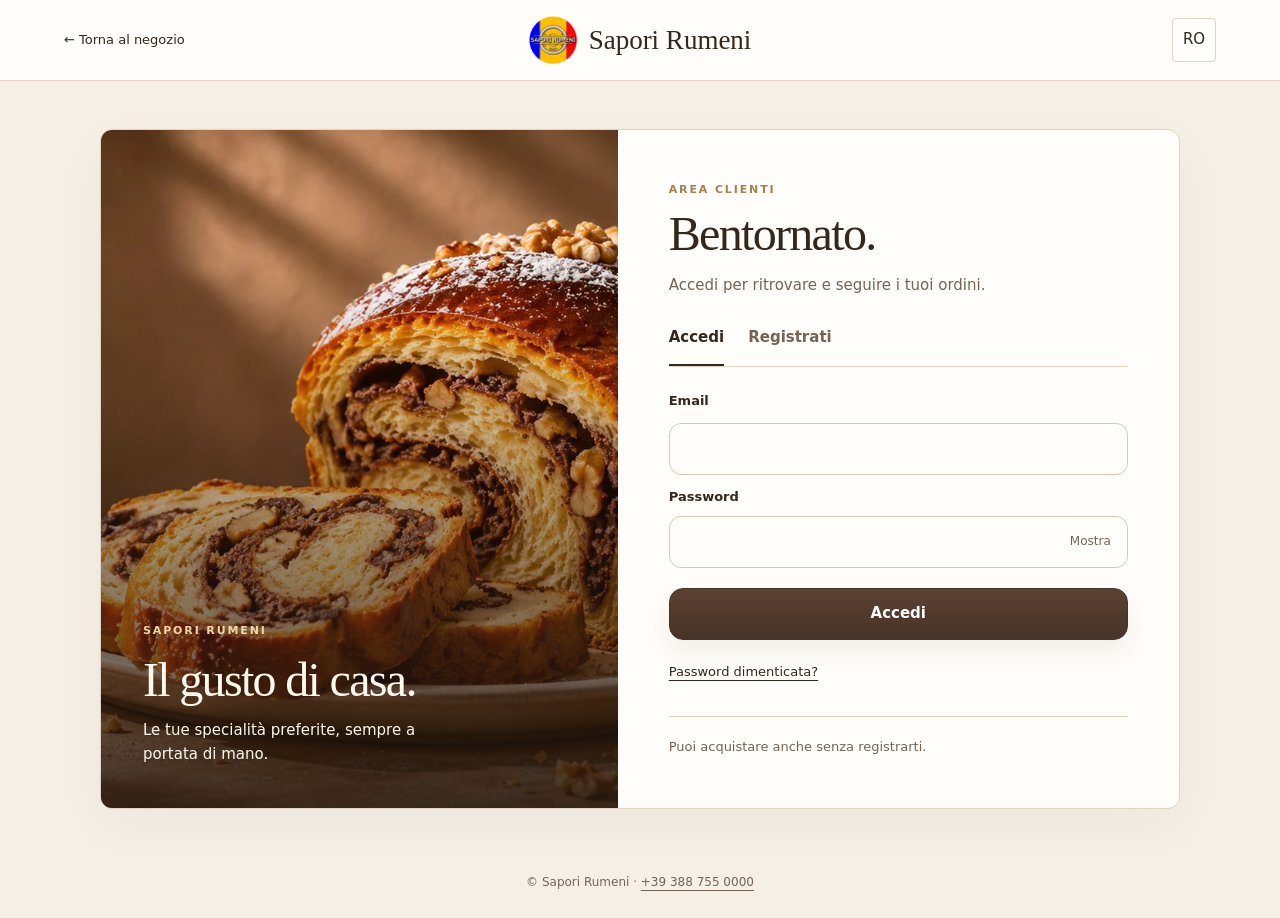
==== account.html @ 893f2d65 "Add files via upload" ====
<!doctype html>
<html lang="it"><head><link rel="stylesheet" href="ui-actions.css"><script src="ui-actions.js"></script><meta charset="utf-8"><meta name="viewport" content="width=device-width,initial-scale=1"><meta name="robots" content="noindex,nofollow"><title>Area clienti | Sapori Rumeni</title><link rel="icon" type="image/png" href="assets/icon-192.png"><link rel="apple-touch-icon" href="assets/icon-192.png"><link rel="stylesheet" href="account.css?v=60"><link rel="stylesheet" href="address-search.css"><script defer src="address-config.js"></script><script defer src="address-search.js"></script><script defer src="avatar.js"></script><script defer src="supabase-config.js"></script><script defer src="auth-client.js"></script><script defer src="customer-profile.js"></script><script defer src="account.js?v=66"></script></head>
<body><header class="mast"><a id="checkout-return" href="index.html#home">← Torna al negozio</a><a class="brand" href="index.html#home"><img src="assets/8f0c1705fc906fdbea45.webp" alt=""><span>Sapori Rumeni</span></a><button class="language" id="language" type="button" aria-label="Română">RO</button></header>
<main class="shell" id="shell"><aside class="visual"><div><span class="eyebrow" data-t="eyebrow">SAPORI RUMENI</span><h2 data-t="visualTitle">Il gusto di casa.</h2><p data-t="visualText">Le tue specialità preferite, sempre a portata di mano.</p></div></aside><section class="panel"><p class="eyebrow" data-t="area">AREA CLIENTI</p><h1 id="account-title">Bentornato.</h1><p class="lead" id="account-lead"></p><p id="checkout-context" class="context" hidden></p><div id="guest"><nav id="tabs" class="tabs" aria-label="Account"><button type="button" id="tab-login" data-t="login">Accedi</button><button type="button" id="tab-signup" data-t="signup">Registrati</button></nav><form id="login" class="stack"><label for="email" data-t="email">Email</label><input id="email" type="email" autocomplete="email" required maxlength="254"><div id="password-group" class="stack compact"><label for="password" data-t="password">Password</label><div class="password-wrap"><input id="password" type="password" autocomplete="current-password" required><button type="button" class="reveal" data-reveal="password" aria-label="Mostra password">Mostra</button></div><small id="password-hint" data-t="passwordHint" hidden>Almeno 8 caratteri.</small></div><div id="confirm-group" class="stack compact" hidden><label for="confirm" data-t="confirm">Conferma password</label><div class="password-wrap"><input id="confirm" type="password" autocomplete="new-password" disabled><button type="button" class="reveal" data-reveal="confirm">Mostra</button></div></div><button type="submit" class="primary" id="login-submit">Accedi</button><button type="button" class="text-button" id="recover" data-t="forgot">Password dimenticata?</button><button type="button" class="text-button" id="back-login" data-t="backLogin" hidden>← Torna all'accesso</button></form></div>
<form id="recovery" class="stack" hidden><label for="newpassword" data-t="newPassword">Nuova password</label><div class="password-wrap"><input type="password" id="newpassword" minlength="8" required autocomplete="new-password"><button type="button" class="reveal" data-reveal="newpassword">Mostra</button></div><small data-t="passwordHint">Almeno 8 caratteri.</small><label for="newconfirm" data-t="confirm">Conferma password</label><input type="password" id="newconfirm" minlength="8" required autocomplete="new-password"><button class="primary" data-t="savePassword">Salva password</button></form>
<p id="msg" role="status" aria-live="polite" hidden></p><div id="confirmation-actions" class="stack" hidden><button type="button" id="confirmation-login" class="primary">Accedi</button><button type="button" id="confirmation-resend" class="text-button">Invia di nuovo la conferma</button><small id="confirmation-hint"></small></div><div id="account" hidden>
  <section class="account-hero">
    <div class="account-hero-main">
      <span class="eyebrow-soft" id="dashboard-eyebrow">CLIENTE SAPORI RUMENI</span>
      <h2 class="account-hero-title" id="dashboard-title">Contul tău.</h2>
      <p class="account-hero-lead" id="dashboard-lead">Gestionezi comenzile, datele și adresa într-un singur spațiu elegant.</p>
      <div class="account-bar">
        <div class="account-identity">
          <span class="account-avatar"><span id="avatar-initials" aria-hidden="true">SR</span><img id="avatar-image" alt="" hidden></span>
          <div>
            <strong id="user-email"></strong>
            <p id="account-subline">Account attivo</p><div class="avatar-actions"><button type="button" id="avatar-change" class="text-button">Cambia foto</button><button type="button" id="avatar-remove" class="text-button" hidden>Rimuovi</button><input type="file" id="avatar-file" accept="image/jpeg,image/png,image/webp,image/avif,image/heic,image/heif" hidden></div>
          </div>
        </div>
        <div class="hero-actions">
          <a class="secondary-action hero-shop" id="shop-link" href="index.html#shop" data-t="shop">Vai al negozio</a>
          <button id="logout" type="button" class="ghost-action" data-t="logout">Esci</button>
        </div>
      </div>
    </div>
  </section>
  <div class="account-layout">
    <nav class="personal-nav" aria-label="Account">
      <button type="button" data-view="orders" aria-pressed="true"></button>
      <button type="button" data-view="profile" aria-pressed="false"></button>
      <button type="button" data-view="addresses" aria-pressed="false"></button>
      <button type="button" data-view="preferences" aria-pressed="false"></button>
    </nav>
    <section class="account-stage">
      <div id="profile-view" hidden></div>
      <div id="orders-view"><div class="orders-head"><h2 data-t="orders">I tuoi ordini</h2><a href="track.html" data-t="track">Segui un altro ordine</a></div><div id="orders" class="stack"></div></div>
    </section>
  </div>
</div><p class="guest-note" id="guest-note" data-t="guest">Puoi acquistare anche senza registrarti.</p></section></main><footer>© Sapori Rumeni · <a href="tel:+393887550000">+39 388 755 0000</a></footer></body></html>
---- ui-actions.css ----
.sr-confirm{width:min(440px,calc(100% - 32px));max-width:440px;padding:0;border:1px solid #ded1bf;border-radius:16px;background:#fffdf9;color:#35281f;box-shadow:0 20px 70px #20181040;font:15px/1.6 system-ui,-apple-system,sans-serif}.sr-confirm::backdrop{background:#21170e88;backdrop-filter:blur(3px)}.sr-confirm-body{padding:26px}.sr-confirm-brand{font-size:10px;letter-spacing:.18em;color:#8e6a46;font-weight:700}.sr-confirm h2{font:30px/1.12 Georgia,serif;letter-spacing:-.025em;margin:12px 0}.sr-confirm p{color:#6f6153;margin:12px 0 24px}.sr-confirm-actions{display:grid;grid-template-columns:1fr 1fr;gap:10px}.sr-confirm-actions button{padding:12px 10px;min-height:46px;font:600 14px/1.3 system-ui,sans-serif;border-radius:7px;border:1px solid #d8c9b7;color:#49362a;background:#fffdf9;cursor:pointer}.sr-confirm-actions button[data-answer=yes]{background:#49362a;border-color:#49362a;color:white}.sr-confirm-actions button:focus-visible{outline:2px solid #a48155;outline-offset:3px}@media(max-width:380px){.sr-confirm-actions{grid-template-columns:1fr}.sr-confirm-body{padding:22px}}
---- account.css ----
:root{--ink:#34271e;--muted:#746457;--paper:#f5efe6;--line:#dfd3c3;--gold:#a48155}*{box-sizing:border-box}[hidden]{display:none!important}body{margin:0;background:var(--paper);color:var(--ink);font:15px/1.55 system-ui,-apple-system,BlinkMacSystemFont,'Segoe UI',sans-serif;min-height:100dvh;display:flex;flex-direction:column}a{color:inherit;text-underline-offset:4px}button,input,textarea,select{font:inherit;color:inherit}button{cursor:pointer}button:disabled{opacity:.55;cursor:wait}button:focus-visible,a:focus-visible,input:focus-visible,select:focus-visible,textarea:focus-visible{outline:2px solid var(--gold);outline-offset:3px}.mast{background:#fffdf9;border-bottom:1px solid var(--line);display:grid;grid-template-columns:1fr auto 1fr;align-items:center;padding:16px clamp(16px,5vw,70px);gap:12px}.mast>a:first-child{font-size:13px;text-decoration:none;width:fit-content}.brand{display:flex;align-items:center;gap:12px;font:27px Georgia,serif;text-decoration:none;white-space:nowrap}.brand img{width:48px;height:48px;object-fit:contain}.language{justify-self:end;background:transparent;border:1px solid var(--line);border-radius:4px;min-width:44px;min-height:44px}.shell{width:min(1080px,calc(100% - 48px));margin:48px auto;display:grid;grid-template-columns: .92fr 1fr;min-height:610px;background:#fffdf9;border:1px solid var(--line);border-radius:12px;overflow:hidden;box-shadow:0 16px 55px #4d382b0b}.visual{background:linear-gradient(0deg,#24170edb,transparent 80%),url('assets/16907eeeba4bcc16e0bf.webp') 67% center/cover;display:flex;align-items:flex-end;padding:42px;color:#fff9ee}.visual h2{font:48px/1.05 Georgia,serif;letter-spacing:-.035em;margin:14px 0}.visual p{max-width:300px;margin:0}.panel{padding:clamp(26px,4vw,56px);min-width:0}.eyebrow{font-size:11px;font-weight:700;letter-spacing:.17em;margin:0 0 10px;color:var(--gold)}.visual .eyebrow{color:#f1d6ac}h1{font:clamp(35px,4vw,48px)/1.08 Georgia,serif;letter-spacing:-.035em;margin:0 0 14px}.lead{color:var(--muted);margin:0 0 25px}.context{font-size:13px;background:#f5ede0;border-left:2px solid var(--gold);padding:10px 14px}.tabs{display:flex;border-bottom:1px solid var(--line);margin:24px 0;gap:24px}.tabs button{border:0;border-bottom:2px solid transparent;background:none;padding:0 0 12px;font-weight:600;color:var(--muted);min-height:44px}.tabs button[aria-selected=true]{border-color:var(--ink);color:var(--ink)}.stack{display:grid;gap:12px}.compact{gap:8px}.stack label{font-size:13px;font-weight:650}.stack input,.stack textarea,.stack select{width:100%;min-height:49px;border:1px solid #cfc1b0;border-radius:5px;background:#fff;padding:12px;font-size:16px}.password-wrap{position:relative}.password-wrap input{padding-right:80px}.reveal{position:absolute;right:5px;top:4px;bottom:4px;padding:0 12px;border:0;background:none;font-size:12px;color:var(--muted)}small{font-size:12px;color:var(--muted)}.primary{background:#49362a;color:#fff;border:1px solid #49362a;display:block;border-radius:5px;padding:13px 18px;min-height:49px;text-align:center;text-decoration:none;font-weight:650;width:100%;margin-top:8px}.primary:hover{background:#604637}.text-button{border:0;background:none;text-decoration:underline;text-underline-offset:4px;padding:8px 0;justify-self:start;text-align:left;min-height:40px;font-size:13px}.guest-note{border-top:1px solid var(--line);padding-top:20px;margin:24px 0 0;color:var(--muted);font-size:13px}#msg{padding:12px 14px;background:#edf1e8;border-radius:5px;color:#395236;font-size:14px;overflow-wrap:anywhere}#msg.error{background:#faeae5;color:#873d31}.account-bar{display:flex;align-items:center;justify-content:space-between;gap:12px;overflow-wrap:anywhere}.orders-head{display:flex;align-items:baseline;flex-wrap:wrap;gap:12px;justify-content:space-between;margin-top:32px}.orders-head h2{font:26px Georgia,serif;margin:0}.orders-head a{font-size:13px}.order{border:1px solid var(--line);padding:16px;border-radius:7px;margin-top:4px}.order-top{display:flex;justify-content:space-between;gap:10px;flex-wrap:wrap}.order p{margin:8px 0}.order a{font-weight:600;display:inline-block;margin:8px 0}.order details{border-top:1px solid var(--line);padding:10px 0;margin-top:10px}.order summary{cursor:pointer;font-size:13px}.order form{margin-top:12px}.order form button{background:transparent;border:1px solid var(--line);padding:10px;border-radius:4px}.shell.signed{grid-template-columns:1fr;max-width:850px;min-height:0}.shell.signed .visual{display:none}footer{margin-top:auto;text-align:center;color:var(--muted);font-size:12px;padding:16px 20px 26px}@media(max-width:720px){.mast{padding:12px 14px;gap:8px}.mast>a:first-child{font-size:11px;max-width:95px}.brand{flex-direction:column;gap:3px;font-size:20px}.brand img{width:36px;height:36px}.shell{grid-template-columns:1fr;width:calc(100% - 28px);margin:24px auto;min-height:0}.visual{display:none}.panel{padding:26px 22px}h1{font-size:36px}.tabs{margin:16px 0 22px}}@media(max-width:350px){.brand{font-size:17px}.panel{padding:22px 15px}}

.personal-nav{display:flex;gap:8px;flex-wrap:wrap;margin:24px 0;border-bottom:1px solid var(--line);padding-bottom:12px}.personal-nav button{background:transparent;border:1px solid var(--line);border-radius:5px;min-height:44px;padding:9px 13px;font-size:13px}.personal-nav button[aria-pressed=true]{background:#49362a;color:white;border-color:#49362a}.profile-form{max-width:560px}.profile-form label{display:grid;gap:6px}.profile-form .preference{display:flex;align-items:start;gap:12px;font-size:15px}.preference input{width:20px;height:20px;min-height:0;flex:none;accent-color:#49362a}.address-card{border:1px solid var(--line);border-radius:8px;padding:16px;margin:12px 0}.address-card p{margin:5px 0}.address-card button{min-height:38px}.shell.signed .panel h2{font:27px Georgia,serif}.profile-form small{line-height:1.6}@media(max-width:540px){.personal-nav{display:grid;grid-template-columns:1fr 1fr}.personal-nav button{text-align:center}}

.view-head{margin-bottom:16px}
.eyebrow-soft{display:inline-block;background:#f4eadf;color:#8e6a46;border:1px solid #e5d5c2;border-radius:999px;padding:6px 10px;font-size:11px;font-weight:700;letter-spacing:.12em;text-transform:uppercase;margin-bottom:12px}
.view-head h2{font:36px/1.08 Georgia,serif;margin:0 0 10px;letter-spacing:-.03em}
.view-intro{margin:0;color:var(--muted);max-width:58ch}
.panel-card{border:1px solid var(--line);border-radius:16px;background:linear-gradient(180deg,#fffdfa 0%,#f9f3eb 100%);box-shadow:0 18px 45px #4d382b10;padding:22px;margin-top:18px}
.field-grid{display:grid;grid-template-columns:repeat(2,minmax(0,1fr));gap:14px}
.field{display:grid;gap:8px;font-size:13px;font-weight:650}
.info-strip{display:flex;justify-content:space-between;align-items:center;gap:12px;padding:14px 16px;border:1px solid var(--line);background:#fff;border-radius:12px;color:var(--muted)}
.address-summary{display:grid;gap:8px;padding:16px;border:1px solid var(--line);border-radius:14px;background:#fff;margin-bottom:16px}
.address-summary strong{font-size:18px}
.address-summary p{margin:0;color:var(--muted)}
.chip{display:inline-flex;width:fit-content;align-items:center;padding:6px 10px;border-radius:999px;background:#f1e4d5;color:#7d5d40;font-size:12px;font-weight:700}
.preference-card{display:flex;align-items:flex-start;gap:14px;padding:16px;border:1px solid var(--line);border-radius:14px;background:#fff}
.preference-card input{width:22px;height:22px;margin-top:2px;accent-color:#604637}
.preference-copy{display:grid;gap:4px}
.preference-copy strong{font-size:16px}
.preference-copy p{margin:0;color:var(--muted)}
.personal-nav{display:grid;grid-template-columns:repeat(4,minmax(0,1fr));gap:10px;border:0;padding-bottom:0;margin:24px 0 10px}
.personal-nav button{border:1px solid var(--line);border-radius:14px;background:#fff;min-height:52px;padding:12px 14px;font-size:13px;font-weight:700;box-shadow:0 8px 20px #4d382b08}
.personal-nav button[aria-pressed=true]{background:#4e392c;color:#fff;border-color:#4e392c}
.order{border:1px solid var(--line);padding:18px;border-radius:14px;background:#fff;box-shadow:0 8px 22px #4d382b08}
.order p{color:var(--muted)}
#orders-view{margin-top:8px}
#orders{gap:14px}
#profile-view h2{font:34px/1.1 Georgia,serif}
@media(max-width:720px){
  .panel-card{padding:18px}
  .field-grid,.personal-nav{grid-template-columns:1fr}
  .view-head h2{font-size:30px}
  .info-strip{align-items:flex-start;flex-direction:column}
}

/* Account refinements */
.personal-nav button{display:flex;align-items:center;justify-content:center;gap:8px;text-align:center}.nav-symbol{font:22px/1 Georgia,serif}.empty-orders{border:1px dashed var(--line);background:#fbf7f0;border-radius:14px;text-align:center;padding:30px 16px;margin-top:12px}.empty-orders h3{font:25px Georgia,serif;margin:10px 0}.empty-orders p{color:var(--muted);margin:8px 0 18px}.empty-symbol{display:inline-grid;place-items:center;width:52px;height:52px;border:1px solid var(--line);border-radius:50%;color:var(--gold);font:28px Georgia,serif}.secondary-action{display:inline-block;width:fit-content;max-width:100%;min-height:44px;padding:10px 15px;border:1px solid #cdbba5;border-radius:7px;background:#fffdf9;color:var(--ink);text-decoration:none;font-size:14px;font-weight:650}.profile-status{border-radius:7px;background:#edf1e8;color:#395236;padding:10px 14px;margin:16px 0 0;overflow-wrap:anywhere}.profile-status.error{background:#faeae5;color:#873d31}.preference-card input[type=checkbox]{width:22px;min-height:22px;height:22px;flex:none;accent-color:#604637}.account-bar{padding:14px;background:#f7f0e6;border:1px solid var(--line);border-radius:12px}.account-bar #logout{flex:none;text-decoration:none;border:1px solid #d9cabb;border-radius:7px;padding:8px 12px;background:#fffdf9}.account-bar #user-email{font-size:14px;overflow-wrap:anywhere}.address-summary .text-button{color:#8b4a3d}.panel-card .profile-form{margin-top:12px}.shell.signed .panel{padding:clamp(18px,4vw,44px)}@media(max-width:720px){.personal-nav{grid-template-columns:repeat(2,minmax(0,1fr));gap:8px}.personal-nav button{min-height:48px;padding:10px 6px;font-size:12px;gap:6px}.personal-nav .nav-symbol{font-size:18px}.shell.signed{width:calc(100% - 20px);margin:16px auto}.panel-card{padding:14px}.field-grid{gap:11px}.account-bar{padding:10px}.view-head h2{font-size:29px}#profile-view h2{font-size:29px}}

/* V56 elegant signed area */
.shell.signed>.panel>.eyebrow,
.shell.signed>.panel>#account-title,
.shell.signed>.panel>#account-lead,
.shell.signed>.panel>#checkout-context,
.shell.signed>.panel>.guest-note{display:none!important}

.shell.signed{max-width:1100px;background:linear-gradient(180deg,#fffdf9 0%,#fbf6ef 100%);border-radius:22px;box-shadow:0 22px 70px #4d382b12}
.shell.signed .panel{padding:clamp(18px,3.2vw,34px)}
#account{display:grid;gap:20px}
.account-hero{border:1px solid var(--line);border-radius:22px;background:radial-gradient(circle at top right,#f8eee0 0,#fffdf9 46%,#fbf5ec 100%);padding:24px 24px 22px;box-shadow:0 18px 48px #4d382b0b}
.account-hero-title{font:clamp(34px,4vw,52px)/1.02 Georgia,serif;margin:0 0 10px;letter-spacing:-.04em;color:#2f241b}
.account-hero-lead{margin:0 0 18px;color:var(--muted);max-width:62ch;font-size:16px}
.account-bar{padding:18px;background:#fff;border:1px solid #e9dccb;border-radius:18px;display:flex;justify-content:space-between;align-items:center;gap:18px;box-shadow:0 8px 26px #4d382b08}
.account-identity{display:flex;align-items:center;gap:14px;min-width:0}
.account-avatar{display:grid;place-items:center;width:46px;height:46px;border-radius:50%;background:linear-gradient(180deg,#70513e 0%,#4b372b 100%);color:#c8b49d;font-size:15px;box-shadow:inset 0 0 0 1px #8f725d}
.account-identity strong{display:block;font-size:16px;font-weight:700;overflow-wrap:anywhere}
.account-identity p{margin:4px 0 0;color:var(--muted);font-size:13px}
.hero-actions{display:flex;gap:10px;align-items:center;flex-wrap:wrap;justify-content:flex-end}
.hero-shop.secondary-action{min-height:46px;padding:12px 16px;border-radius:12px;background:#fff8ef}
.ghost-action{min-height:46px;padding:12px 16px;border-radius:12px;border:1px solid var(--line);background:#fff;color:var(--ink);font-weight:650}
.ghost-action:hover{background:#faf5ee}
.account-layout{display:grid;grid-template-columns:250px minmax(0,1fr);gap:18px;align-items:start}
.personal-nav{display:grid!important;grid-template-columns:1fr!important;gap:12px!important;margin:0!important;position:sticky;top:18px;background:transparent}
.personal-nav button{display:grid;grid-template-columns:30px 1fr;align-items:center;justify-content:flex-start;gap:12px;min-height:68px;padding:16px 16px;border-radius:18px;background:#fff;border:1px solid #e6d8c7;box-shadow:0 10px 24px #4d382b08;text-align:left;font-size:14px;font-weight:700}
.personal-nav button .nav-symbol{display:grid;place-items:center;width:30px;height:30px;border-radius:50%;font-size:16px;background:#f4eadf;color:#7d6044}
.personal-nav button span:last-child{line-height:1.25}
.personal-nav button[aria-pressed=true]{background:linear-gradient(180deg,#5a4031 0%,#463328 100%);color:#fff;border-color:#4b362a;box-shadow:0 14px 30px #4d382b1a}
.personal-nav button[aria-pressed=true] .nav-symbol{background:#fff2dd;color:#5e4334}
.account-stage{min-width:0}
#orders-view,#profile-view{display:grid;gap:16px}
.orders-head,.view-head{display:flex;justify-content:space-between;align-items:flex-end;gap:18px;flex-wrap:wrap;margin-top:0}
.orders-head h2,.view-head h2{font:34px/1.06 Georgia,serif;margin:0;letter-spacing:-.03em}
.orders-head a{display:inline-flex;align-items:center;justify-content:center;min-height:42px;padding:10px 14px;border:1px solid var(--line);border-radius:12px;background:#fff;text-decoration:none;font-size:13px;font-weight:650;white-space:nowrap}
.panel-card,.order,.empty-orders{border-radius:20px}
.panel-card{padding:24px;background:linear-gradient(180deg,#fffdfb 0%,#f9f4ed 100%)}
.view-head{padding:2px 2px 0}
.view-head .eyebrow-soft{margin-bottom:10px}
.view-head{display:grid;justify-content:stretch}
.view-intro{font-size:15px}
.field-grid{gap:16px}
.field{font-size:12px;letter-spacing:.02em;text-transform:none}
.stack input,.stack textarea,.stack select{border-radius:12px;border-color:#d8c8b7;background:#fffdfa;min-height:52px}
.info-strip,.address-summary,.preference-card{border-radius:16px}
.primary{min-height:52px;border-radius:14px;background:linear-gradient(180deg,#5c4132 0%,#473328 100%);border-color:#473328;box-shadow:0 12px 24px #4d382b12}
.primary:hover{background:linear-gradient(180deg,#6a4a39 0%,#51392d 100%)}
.secondary-action{border-radius:12px;padding:12px 16px}
.empty-orders{padding:34px 18px;background:linear-gradient(180deg,#fffdf9 0%,#f8f2e9 100%)}
.empty-symbol{width:60px;height:60px}
.order{padding:20px}
.order-top strong:first-child{display:inline-flex;align-items:center;gap:8px}
.order-top strong:first-child::before{content:'';display:inline-block;width:8px;height:8px;border-radius:50%;background:#8f6f50}
#orders{gap:16px}

@media(max-width:900px){
  .account-layout{grid-template-columns:1fr}
  .personal-nav{position:static;grid-template-columns:repeat(2,minmax(0,1fr))!important}
  .personal-nav button{min-height:58px;padding:14px}
}
@media(max-width:720px){
  .account-hero{padding:18px 16px}
  .account-bar{padding:14px;flex-direction:column;align-items:flex-start}
  .hero-actions{width:100%;justify-content:stretch}
  .hero-actions>*{flex:1}
  .account-hero-title{font-size:42px}
  .orders-head,.view-head{gap:12px}
  .orders-head h2,.view-head h2{font-size:30px}
  .orders-head a{width:100%}
}
@media(max-width:540px){
  .personal-nav{grid-template-columns:1fr!important}
  .personal-nav button{grid-template-columns:26px 1fr;min-height:54px;border-radius:16px}
  .account-hero-title{font-size:32px}
  .account-hero-lead{font-size:15px}
}

.account-avatar{width:72px;height:72px;flex:0 0 72px;overflow:hidden;font-size:22px;font-family:Georgia,serif;color:#fff}.account-avatar img{width:100%;height:100%;object-fit:cover;grid-area:1/1}.avatar-actions{display:flex;gap:12px;flex-wrap:wrap}.avatar-actions .text-button{font-size:12px;min-height:34px;padding:3px 0;color:#73563b}.shell.signed>.panel>#checkout-context:not([hidden]){display:block!important}.account-identity>div{min-width:0}@media(max-width:540px){.personal-nav{grid-template-columns:repeat(2,minmax(0,1fr))!important}.personal-nav button{padding:10px 8px;gap:6px;font-size:12px}.account-avatar{width:56px;height:56px;flex-basis:56px}.account-hero{padding:16px 12px}.hero-actions>*{flex:1 1 100px}}

/* V60: account compact, no full-width stacked navigation on phones */
.shell.signed .personal-nav{gap:8px!important}.shell.signed .account-avatar{flex:none}.shell.signed .account-stage{min-width:0}.shell.signed .account-bar{flex-wrap:wrap}.shell.signed .hero-actions>*{white-space:normal}.comms-state{font-size:13px;color:var(--muted);margin:0}.shell.signed .panel>#checkout-context:not([hidden]){display:block!important}.shell.signed .profile-form{max-width:none}.shell.signed .panel-card{margin-top:0}.order .secondary-action{margin:12px 0 0}.account-stage a.secondary-action{justify-self:start}@media(max-width:540px){.shell.signed .personal-nav{grid-template-columns:repeat(2,minmax(0,1fr))!important}.shell.signed .personal-nav button{grid-template-columns:26px minmax(0,1fr);min-height:58px;font-size:12px;padding:9px 7px;gap:6px}.shell.signed .account-hero{padding:16px 12px}.shell.signed .account-bar{padding:12px}.shell.signed .panel{padding:12px}.shell.signed .orders-head a{width:auto}.account-identity{width:100%}.account-identity>div{min-width:0}}
---- address-search.css ----
.sr-address-search{position:relative;display:block;min-width:0;grid-column:1/-1;font-size:12px;font-weight:400;line-height:1.5;color:#746457}.sr-address-search small{font:inherit;display:block;overflow-wrap:anywhere}.sr-address-search a{color:inherit;text-decoration:underline}.sr-address-results{display:grid;background:#fffdf9;border:1px solid #d8c8b7;border-radius:12px;box-shadow:0 12px 30px #49362a16;margin:4px 0 8px;overflow:hidden}.sr-address-results[hidden]{display:none!important}.sr-address-results button{font:inherit;text-align:left;background:transparent;color:#34271e;padding:12px;border:0;border-bottom:1px solid #e9e0d4;cursor:pointer;min-height:44px;white-space:normal;width:100%}.sr-address-results button:last-child{border-bottom:0}.sr-address-results button:hover,.sr-address-results button:focus-visible{background:#f1e7d8}
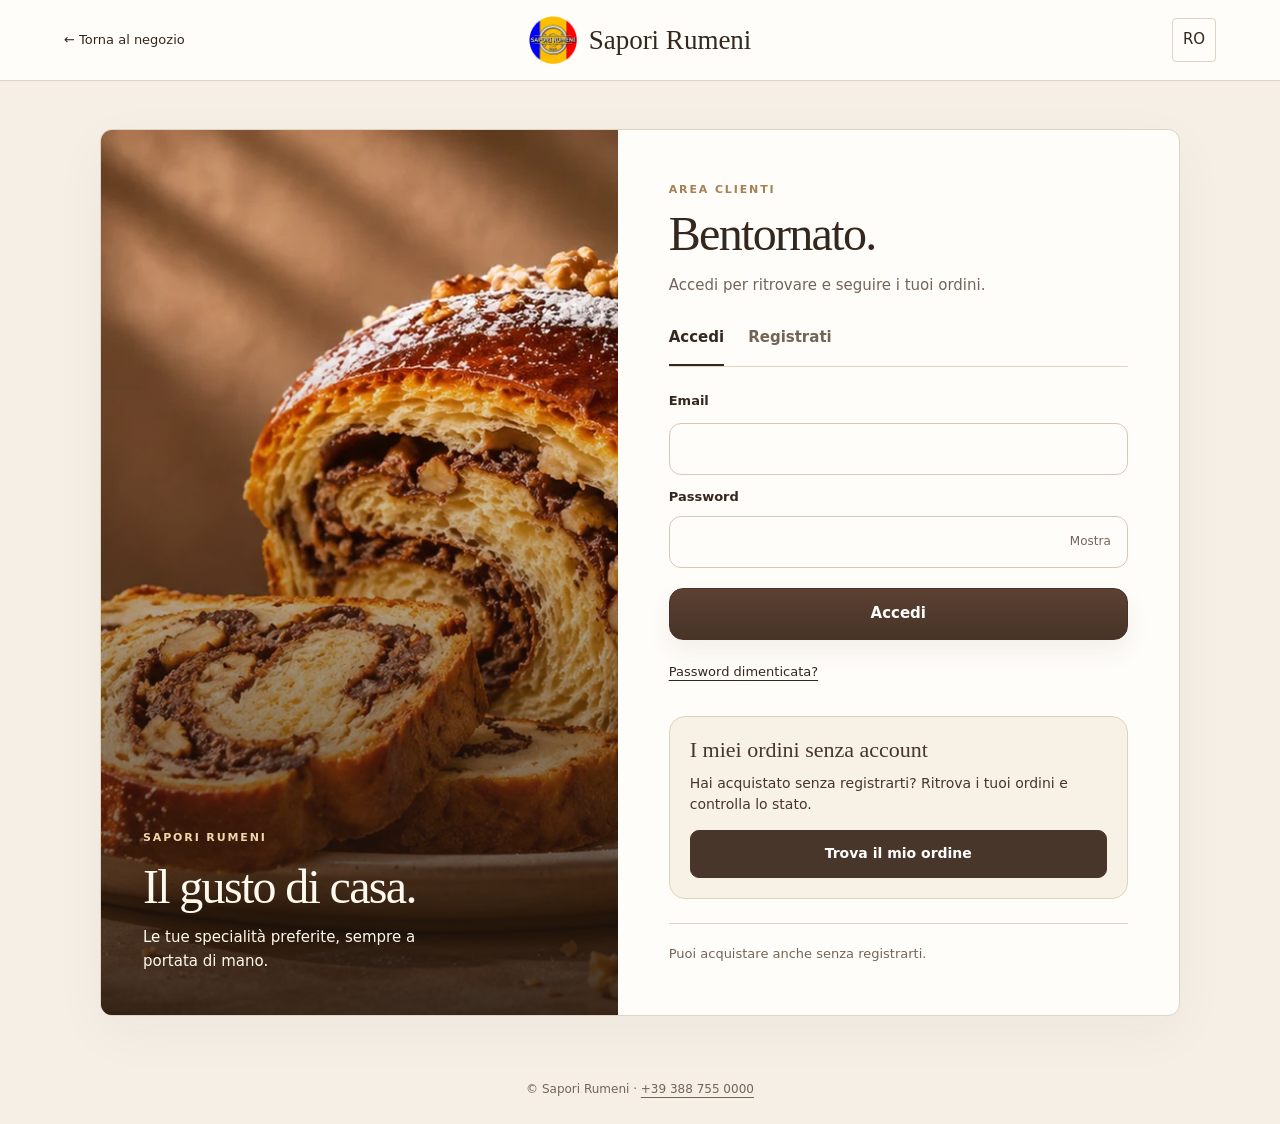
==== commit 5c6af086: "Add files via upload" ====
--- a/account.html
+++ b/account.html
@@ -1,7 +1,7 @@
 <!doctype html>
-<html lang="it"><head><link rel="stylesheet" href="ui-actions.css"><script src="ui-actions.js"></script><meta charset="utf-8"><meta name="viewport" content="width=device-width,initial-scale=1"><meta name="robots" content="noindex,nofollow"><title>Area clienti | Sapori Rumeni</title><link rel="icon" type="image/png" href="assets/icon-192.png"><link rel="apple-touch-icon" href="assets/icon-192.png"><link rel="stylesheet" href="account.css?v=60"><link rel="stylesheet" href="address-search.css"><script defer src="address-config.js"></script><script defer src="address-search.js"></script><script defer src="avatar.js"></script><script defer src="supabase-config.js"></script><script defer src="auth-client.js"></script><script defer src="customer-profile.js"></script><script defer src="account.js?v=66"></script></head>
+<html lang="it"><head><link rel="stylesheet" href="ui-actions.css"><script src="ui-actions.js"></script><meta charset="utf-8"><meta name="viewport" content="width=device-width,initial-scale=1"><meta name="robots" content="noindex,nofollow"><title>Area clienti | Sapori Rumeni</title><link rel="icon" type="image/png" href="assets/icon-192.png"><link rel="apple-touch-icon" href="assets/icon-192.png"><link rel="stylesheet" href="account.css?v=60"><link rel="stylesheet" href="address-search.css"><script defer src="address-config.js"></script><script defer src="address-search.js"></script><script defer src="avatar.js"></script><script defer src="supabase-config.js"></script><script defer src="auth-client.js?v=72"></script><script defer src="customer-profile.js"></script><link rel="stylesheet" href="guest-orders.css?v=76"><script defer src="account.js?v=76"></script></head>
 <body><header class="mast"><a id="checkout-return" href="index.html#home">← Torna al negozio</a><a class="brand" href="index.html#home"><img src="assets/8f0c1705fc906fdbea45.webp" alt=""><span>Sapori Rumeni</span></a><button class="language" id="language" type="button" aria-label="Română">RO</button></header>
-<main class="shell" id="shell"><aside class="visual"><div><span class="eyebrow" data-t="eyebrow">SAPORI RUMENI</span><h2 data-t="visualTitle">Il gusto di casa.</h2><p data-t="visualText">Le tue specialità preferite, sempre a portata di mano.</p></div></aside><section class="panel"><p class="eyebrow" data-t="area">AREA CLIENTI</p><h1 id="account-title">Bentornato.</h1><p class="lead" id="account-lead"></p><p id="checkout-context" class="context" hidden></p><div id="guest"><nav id="tabs" class="tabs" aria-label="Account"><button type="button" id="tab-login" data-t="login">Accedi</button><button type="button" id="tab-signup" data-t="signup">Registrati</button></nav><form id="login" class="stack"><label for="email" data-t="email">Email</label><input id="email" type="email" autocomplete="email" required maxlength="254"><div id="password-group" class="stack compact"><label for="password" data-t="password">Password</label><div class="password-wrap"><input id="password" type="password" autocomplete="current-password" required><button type="button" class="reveal" data-reveal="password" aria-label="Mostra password">Mostra</button></div><small id="password-hint" data-t="passwordHint" hidden>Almeno 8 caratteri.</small></div><div id="confirm-group" class="stack compact" hidden><label for="confirm" data-t="confirm">Conferma password</label><div class="password-wrap"><input id="confirm" type="password" autocomplete="new-password" disabled><button type="button" class="reveal" data-reveal="confirm">Mostra</button></div></div><button type="submit" class="primary" id="login-submit">Accedi</button><button type="button" class="text-button" id="recover" data-t="forgot">Password dimenticata?</button><button type="button" class="text-button" id="back-login" data-t="backLogin" hidden>← Torna all'accesso</button></form></div>
+<main class="shell" id="shell"><aside class="visual"><div><span class="eyebrow" data-t="eyebrow">SAPORI RUMENI</span><h2 data-t="visualTitle">Il gusto di casa.</h2><p data-t="visualText">Le tue specialità preferite, sempre a portata di mano.</p></div></aside><section class="panel"><p class="eyebrow" data-t="area">AREA CLIENTI</p><h1 id="account-title">Bentornato.</h1><p class="lead" id="account-lead"></p><p id="checkout-context" class="context" hidden></p><div id="guest"><nav id="tabs" class="tabs" aria-label="Account"><button type="button" id="tab-login" data-t="login">Accedi</button><button type="button" id="tab-signup" data-t="signup">Registrati</button></nav><form id="login" class="stack"><label for="email" data-t="email">Email</label><input id="email" type="email" autocomplete="email" required maxlength="254"><div id="password-group" class="stack compact"><label for="password" data-t="password">Password</label><div class="password-wrap"><input id="password" type="password" autocomplete="current-password" required><button type="button" class="reveal" data-reveal="password" aria-label="Mostra password">Mostra</button></div><small id="password-hint" data-t="passwordHint" hidden>Almeno 8 caratteri.</small></div><div id="confirm-group" class="stack compact" hidden><label for="confirm" data-t="confirm">Conferma password</label><div class="password-wrap"><input id="confirm" type="password" autocomplete="new-password" disabled><button type="button" class="reveal" data-reveal="confirm">Mostra</button></div></div><button type="submit" class="primary" id="login-submit">Accedi</button><button type="button" class="text-button" id="recover" data-t="forgot">Password dimenticata?</button><button type="button" class="text-button" id="back-login" data-t="backLogin" hidden>← Torna all'accesso</button></form><section class="sr76-guest-entry"><h2 data-t="guestOrdersTitle">I miei ordini senza account</h2><p data-t="guestOrdersLead">Hai acquistato senza registrarti? Ritrova i tuoi ordini e controlla lo stato.</p><a class="sr76-primary" href="guest-orders.html" data-t="guestOrdersOpen">Trova il mio ordine</a></section></div>
 <form id="recovery" class="stack" hidden><label for="newpassword" data-t="newPassword">Nuova password</label><div class="password-wrap"><input type="password" id="newpassword" minlength="8" required autocomplete="new-password"><button type="button" class="reveal" data-reveal="newpassword">Mostra</button></div><small data-t="passwordHint">Almeno 8 caratteri.</small><label for="newconfirm" data-t="confirm">Conferma password</label><input type="password" id="newconfirm" minlength="8" required autocomplete="new-password"><button class="primary" data-t="savePassword">Salva password</button></form>
 <p id="msg" role="status" aria-live="polite" hidden></p><div id="confirmation-actions" class="stack" hidden><button type="button" id="confirmation-login" class="primary">Accedi</button><button type="button" id="confirmation-resend" class="text-button">Invia di nuovo la conferma</button><small id="confirmation-hint"></small></div><div id="account" hidden>
   <section class="account-hero">
@@ -33,7 +33,7 @@
     </nav>
     <section class="account-stage">
       <div id="profile-view" hidden></div>
-      <div id="orders-view"><div class="orders-head"><h2 data-t="orders">I tuoi ordini</h2><a href="track.html" data-t="track">Segui un altro ordine</a></div><div id="orders" class="stack"></div></div>
+      <div id="orders-view"><div class="orders-head"><h2 data-t="orders">I tuoi ordini</h2><a href="guest-orders.html" data-t="track">Segui un altro ordine</a></div><div id="orders" class="stack"></div></div>
     </section>
   </div>
 </div><p class="guest-note" id="guest-note" data-t="guest">Puoi acquistare anche senza registrarti.</p></section></main><footer>© Sapori Rumeni · <a href="tel:+393887550000">+39 388 755 0000</a></footer></body></html>
--- a/guest-orders.css
+++ b/guest-orders.css
@@ -0,0 +1 @@
+.sr76-page{margin:0;background:#f4eee5;color:#49362a;font:15px/1.6 system-ui,sans-serif}.sr76-page *{box-sizing:border-box}.sr76-page a{color:inherit}.sr76-mast{display:flex;align-items:center;justify-content:space-between;gap:10px;padding:16px 22px;max-width:1100px;margin:auto;border-bottom:1px solid #dfd4c6}.sr76-mast>a:first-child{font-size:13px}.sr76-brand{display:flex;align-items:center;gap:9px;text-decoration:none;font:22px Georgia,serif}.sr76-brand img{width:36px;height:36px;border-radius:50%}.sr76-mast button{border:1px solid #49362a;border-radius:8px;padding:9px 12px;background:transparent;color:inherit;cursor:pointer}.sr76-shell{width:min(100% - 28px,680px);margin:35px auto}.sr76-intro{text-align:center;margin-bottom:24px}.sr76-eye{font-size:11px;letter-spacing:.18em;color:#856846;font-weight:700}.sr76-intro h1{font:clamp(30px,6vw,44px)/1.13 Georgia,serif;margin:10px 0}.sr76-card,.sr76-guest-entry{background:#fffdf9;border:1px solid #dfd2c0;border-radius:16px;padding:clamp(18px,5vw,30px);margin:16px 0}.sr76-card h2,.sr76-guest-entry h2{font:25px Georgia,serif;margin:0 0 10px}.sr76-card p,.sr76-guest-entry p{margin:8px 0 14px}.sr76-muted{color:#766757;font-size:13px}.sr76-form{display:grid;gap:10px}.sr76-form>input{width:100%;min-height:48px;padding:12px;border:1px solid #c7b7a4;background:#fff;border-radius:9px;color:#49362a;font:inherit}.sr76-check{display:flex;align-items:flex-start;gap:10px;font-size:13px}.sr76-check input{margin-top:5px;accent-color:#49362a}.sr76-primary{display:block;text-align:center;text-decoration:none;background:#49362a;color:#fff!important;border:1px solid #49362a;padding:13px 16px;border-radius:9px;font:600 14px/1.4 system-ui,sans-serif;cursor:pointer}.sr76-primary:disabled{opacity:.55;cursor:wait}.sr76-text{border:0;background:transparent;color:#75573d;text-decoration:underline;padding:10px 0;cursor:pointer;font:inherit;font-size:13px}.sr76-row{display:flex;justify-content:space-between;align-items:center;gap:14px;border-bottom:1px solid #e6dcd0;padding:14px 0}.sr76-row:last-child{border:0}.sr76-row p{margin:2px 0}.sr76-row a{font-size:14px;font-weight:650}.sr76-row-actions{display:flex;align-items:center;gap:12px;flex-shrink:0}.sr76-test{font-size:11px;color:#795a2c;font-weight:700}.sr76-shop,.sr76-footer{display:block;text-align:center;margin:24px auto;color:#766757}.sr76-footer{font-size:12px}.sr76-page [hidden],.sr76-guest-entry[hidden]{display:none!important}.sr76-page :focus-visible,.sr76-guest-entry :focus-visible{outline:3px solid #b48b60;outline-offset:3px}.sr76-guest-entry{margin-top:24px;background:#f8f1e6;color:#49362a;padding:20px}.sr76-guest-entry h2{font-size:22px}.sr76-guest-entry p{font-size:14px}.sr76-guest-entry .sr76-primary{margin-top:12px}.sr76-error{color:#a12620!important}@media(max-width:430px){.sr76-mast{padding:12px;gap:7px}.sr76-brand{font-size:17px}.sr76-brand img{width:28px;height:28px}.sr76-mast>a:first-child{font-size:12px}.sr76-row{align-items:flex-start;flex-direction:column}.sr76-row-actions{width:100%;justify-content:space-between}}
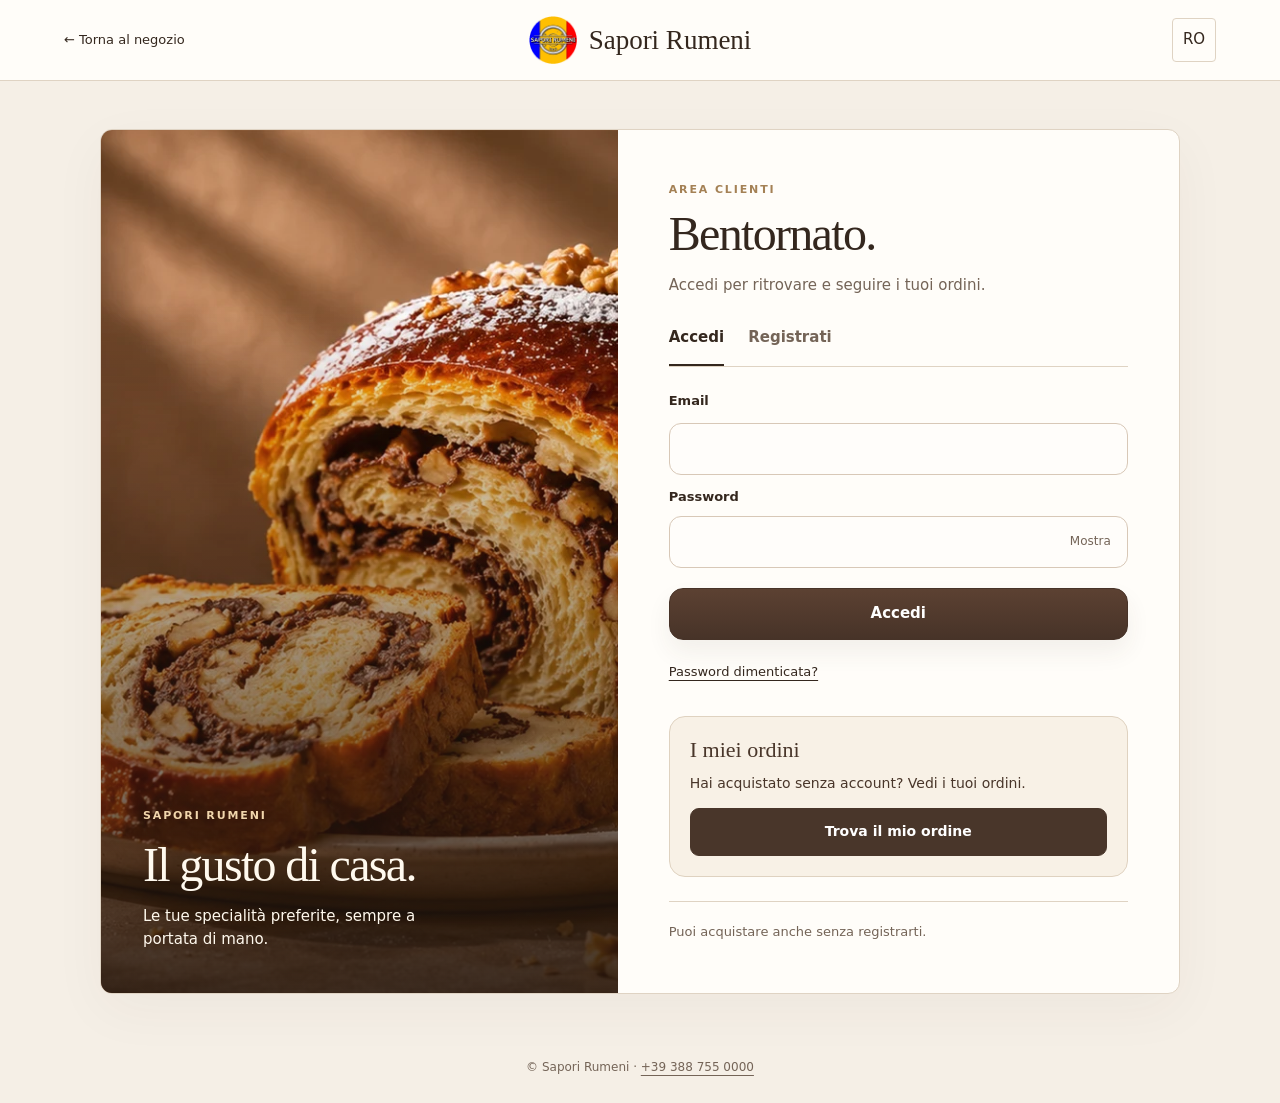
==== commit 96ff8fd2: "Add files via upload" ====
--- a/account.html
+++ b/account.html
@@ -1,5 +1,5 @@
 <!doctype html>
-<html lang="it"><head><link rel="stylesheet" href="ui-actions.css"><script src="ui-actions.js"></script><meta charset="utf-8"><meta name="viewport" content="width=device-width,initial-scale=1"><meta name="robots" content="noindex,nofollow"><title>Area clienti | Sapori Rumeni</title><link rel="icon" type="image/png" href="assets/icon-192.png"><link rel="apple-touch-icon" href="assets/icon-192.png"><link rel="stylesheet" href="account.css?v=60"><link rel="stylesheet" href="address-search.css"><script defer src="address-config.js"></script><script defer src="address-search.js"></script><script defer src="avatar.js"></script><script defer src="supabase-config.js"></script><script defer src="auth-client.js?v=72"></script><script defer src="customer-profile.js"></script><link rel="stylesheet" href="guest-orders.css?v=76"><script defer src="account.js?v=76"></script></head>
+<html lang="it"><head><link rel="stylesheet" href="ui-actions.css"><script src="ui-actions.js"></script><meta charset="utf-8"><meta name="viewport" content="width=device-width,initial-scale=1"><meta name="robots" content="noindex,nofollow"><title>Area clienti | Sapori Rumeni</title><link rel="icon" type="image/png" href="assets/icon-192.png"><link rel="apple-touch-icon" href="assets/icon-192.png"><link rel="stylesheet" href="account.css?v=60"><link rel="stylesheet" href="address-search.css"><script defer src="address-config.js"></script><script defer src="address-search.js"></script><script defer src="avatar.js"></script><script defer src="supabase-config.js"></script><script defer src="auth-client.js?v=72"></script><script defer src="customer-profile.js"></script><link rel="stylesheet" href="guest-orders.css?v=80"><script defer src="account.js?v=80"></script></head>
 <body><header class="mast"><a id="checkout-return" href="index.html#home">← Torna al negozio</a><a class="brand" href="index.html#home"><img src="assets/8f0c1705fc906fdbea45.webp" alt=""><span>Sapori Rumeni</span></a><button class="language" id="language" type="button" aria-label="Română">RO</button></header>
 <main class="shell" id="shell"><aside class="visual"><div><span class="eyebrow" data-t="eyebrow">SAPORI RUMENI</span><h2 data-t="visualTitle">Il gusto di casa.</h2><p data-t="visualText">Le tue specialità preferite, sempre a portata di mano.</p></div></aside><section class="panel"><p class="eyebrow" data-t="area">AREA CLIENTI</p><h1 id="account-title">Bentornato.</h1><p class="lead" id="account-lead"></p><p id="checkout-context" class="context" hidden></p><div id="guest"><nav id="tabs" class="tabs" aria-label="Account"><button type="button" id="tab-login" data-t="login">Accedi</button><button type="button" id="tab-signup" data-t="signup">Registrati</button></nav><form id="login" class="stack"><label for="email" data-t="email">Email</label><input id="email" type="email" autocomplete="email" required maxlength="254"><div id="password-group" class="stack compact"><label for="password" data-t="password">Password</label><div class="password-wrap"><input id="password" type="password" autocomplete="current-password" required><button type="button" class="reveal" data-reveal="password" aria-label="Mostra password">Mostra</button></div><small id="password-hint" data-t="passwordHint" hidden>Almeno 8 caratteri.</small></div><div id="confirm-group" class="stack compact" hidden><label for="confirm" data-t="confirm">Conferma password</label><div class="password-wrap"><input id="confirm" type="password" autocomplete="new-password" disabled><button type="button" class="reveal" data-reveal="confirm">Mostra</button></div></div><button type="submit" class="primary" id="login-submit">Accedi</button><button type="button" class="text-button" id="recover" data-t="forgot">Password dimenticata?</button><button type="button" class="text-button" id="back-login" data-t="backLogin" hidden>← Torna all'accesso</button></form><section class="sr76-guest-entry"><h2 data-t="guestOrdersTitle">I miei ordini senza account</h2><p data-t="guestOrdersLead">Hai acquistato senza registrarti? Ritrova i tuoi ordini e controlla lo stato.</p><a class="sr76-primary" href="guest-orders.html" data-t="guestOrdersOpen">Trova il mio ordine</a></section></div>
 <form id="recovery" class="stack" hidden><label for="newpassword" data-t="newPassword">Nuova password</label><div class="password-wrap"><input type="password" id="newpassword" minlength="8" required autocomplete="new-password"><button type="button" class="reveal" data-reveal="newpassword">Mostra</button></div><small data-t="passwordHint">Almeno 8 caratteri.</small><label for="newconfirm" data-t="confirm">Conferma password</label><input type="password" id="newconfirm" minlength="8" required autocomplete="new-password"><button class="primary" data-t="savePassword">Salva password</button></form>
--- a/guest-orders.css
+++ b/guest-orders.css
@@ -1 +1,3 @@
 .sr76-page{margin:0;background:#f4eee5;color:#49362a;font:15px/1.6 system-ui,sans-serif}.sr76-page *{box-sizing:border-box}.sr76-page a{color:inherit}.sr76-mast{display:flex;align-items:center;justify-content:space-between;gap:10px;padding:16px 22px;max-width:1100px;margin:auto;border-bottom:1px solid #dfd4c6}.sr76-mast>a:first-child{font-size:13px}.sr76-brand{display:flex;align-items:center;gap:9px;text-decoration:none;font:22px Georgia,serif}.sr76-brand img{width:36px;height:36px;border-radius:50%}.sr76-mast button{border:1px solid #49362a;border-radius:8px;padding:9px 12px;background:transparent;color:inherit;cursor:pointer}.sr76-shell{width:min(100% - 28px,680px);margin:35px auto}.sr76-intro{text-align:center;margin-bottom:24px}.sr76-eye{font-size:11px;letter-spacing:.18em;color:#856846;font-weight:700}.sr76-intro h1{font:clamp(30px,6vw,44px)/1.13 Georgia,serif;margin:10px 0}.sr76-card,.sr76-guest-entry{background:#fffdf9;border:1px solid #dfd2c0;border-radius:16px;padding:clamp(18px,5vw,30px);margin:16px 0}.sr76-card h2,.sr76-guest-entry h2{font:25px Georgia,serif;margin:0 0 10px}.sr76-card p,.sr76-guest-entry p{margin:8px 0 14px}.sr76-muted{color:#766757;font-size:13px}.sr76-form{display:grid;gap:10px}.sr76-form>input{width:100%;min-height:48px;padding:12px;border:1px solid #c7b7a4;background:#fff;border-radius:9px;color:#49362a;font:inherit}.sr76-check{display:flex;align-items:flex-start;gap:10px;font-size:13px}.sr76-check input{margin-top:5px;accent-color:#49362a}.sr76-primary{display:block;text-align:center;text-decoration:none;background:#49362a;color:#fff!important;border:1px solid #49362a;padding:13px 16px;border-radius:9px;font:600 14px/1.4 system-ui,sans-serif;cursor:pointer}.sr76-primary:disabled{opacity:.55;cursor:wait}.sr76-text{border:0;background:transparent;color:#75573d;text-decoration:underline;padding:10px 0;cursor:pointer;font:inherit;font-size:13px}.sr76-row{display:flex;justify-content:space-between;align-items:center;gap:14px;border-bottom:1px solid #e6dcd0;padding:14px 0}.sr76-row:last-child{border:0}.sr76-row p{margin:2px 0}.sr76-row a{font-size:14px;font-weight:650}.sr76-row-actions{display:flex;align-items:center;gap:12px;flex-shrink:0}.sr76-test{font-size:11px;color:#795a2c;font-weight:700}.sr76-shop,.sr76-footer{display:block;text-align:center;margin:24px auto;color:#766757}.sr76-footer{font-size:12px}.sr76-page [hidden],.sr76-guest-entry[hidden]{display:none!important}.sr76-page :focus-visible,.sr76-guest-entry :focus-visible{outline:3px solid #b48b60;outline-offset:3px}.sr76-guest-entry{margin-top:24px;background:#f8f1e6;color:#49362a;padding:20px}.sr76-guest-entry h2{font-size:22px}.sr76-guest-entry p{font-size:14px}.sr76-guest-entry .sr76-primary{margin-top:12px}.sr76-error{color:#a12620!important}@media(max-width:430px){.sr76-mast{padding:12px;gap:7px}.sr76-brand{font-size:17px}.sr76-brand img{width:28px;height:28px}.sr76-mast>a:first-child{font-size:12px}.sr76-row{align-items:flex-start;flex-direction:column}.sr76-row-actions{width:100%;justify-content:space-between}}
+/* V80 simple order cards */
+.sr80-order,.sr80-empty{background:#fffdf9;border:1px solid #dfd2c0;border-radius:15px;padding:22px;margin:12px 0;box-shadow:0 3px 14px #49362a08}.sr80-top{display:flex;align-items:flex-start;justify-content:space-between;gap:12px}.sr80-top strong{font-size:17px}.sr80-top p{margin:4px 0}.sr80-state{font-size:12px;font-weight:650;background:#f1e8db;border-radius:6px;padding:5px 9px;text-align:center;max-width:48%}.sr80-ok{background:#e8efe5;color:#365a38}.sr80-details{margin:14px 0}.sr80-details strong{font-size:21px}.sr80-details p{margin:3px 0}.sr80-more{margin-top:12px;color:#766757;font-size:13px}.sr80-more summary,.sr80-help summary{cursor:pointer}.sr80-help{border-top:1px solid #dfd2c0;margin-top:30px;padding:22px 4px}.sr80-help h2,.sr80-empty h2{font:25px Georgia,serif;margin:0 0 8px}.sr80-help p{margin:0 0 14px}.sr80-help details{margin:14px 0}.sr80-help form{margin-top:12px}.sr80-contact{font-size:14px}.sr80-empty{text-align:center;padding:28px}.sr80-icon{font-size:30px;color:#9a8064}.sr80-empty p{color:#766757;margin-bottom:0}.sr80-order .sr76-primary{font-size:16px;min-height:48px}.sr80-more .sr76-text{min-height:44px}@media(max-width:430px){.sr80-order{padding:16px}.sr80-top strong{font-size:15px}.sr76-shell{margin-top:24px}}
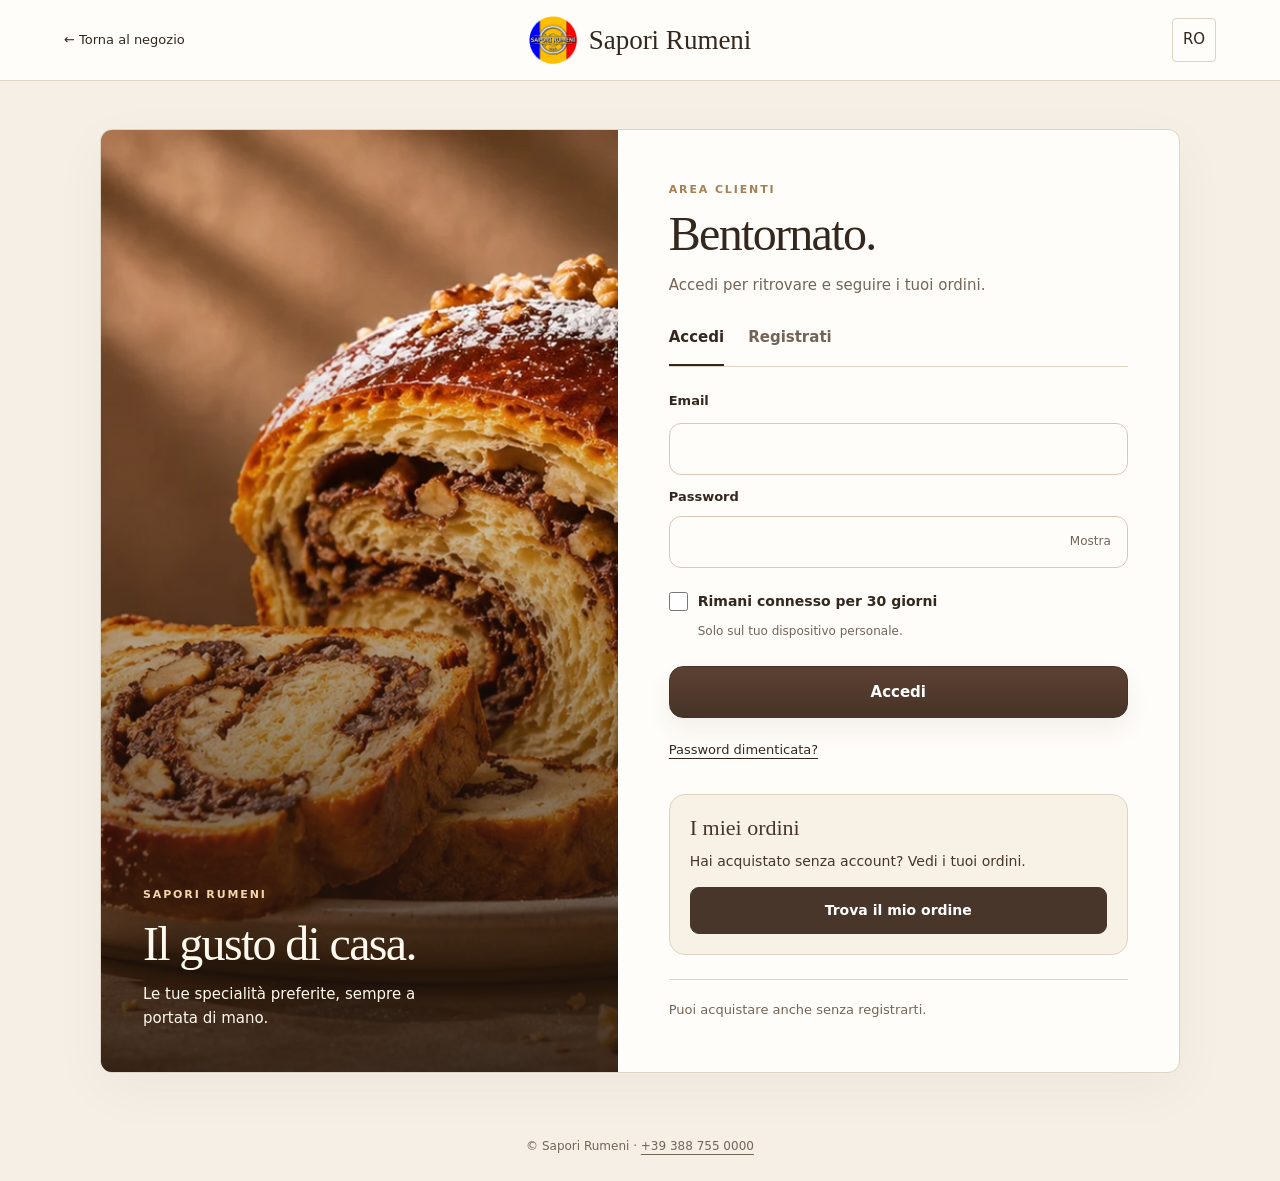
==== commit 6ad46065: "Add files via upload" ====
--- a/account.html
+++ b/account.html
@@ -1,7 +1,7 @@
 <!doctype html>
-<html lang="it"><head><link rel="stylesheet" href="ui-actions.css"><script src="ui-actions.js"></script><meta charset="utf-8"><meta name="viewport" content="width=device-width,initial-scale=1"><meta name="robots" content="noindex,nofollow"><title>Area clienti | Sapori Rumeni</title><link rel="icon" type="image/png" href="assets/icon-192.png"><link rel="apple-touch-icon" href="assets/icon-192.png"><link rel="stylesheet" href="account.css?v=60"><link rel="stylesheet" href="address-search.css"><script defer src="address-config.js"></script><script defer src="address-search.js"></script><script defer src="avatar.js"></script><script defer src="supabase-config.js"></script><script defer src="auth-client.js?v=72"></script><script defer src="customer-profile.js"></script><link rel="stylesheet" href="guest-orders.css?v=80"><script defer src="account.js?v=80"></script></head>
+<html lang="it"><head><link rel="stylesheet" href="ui-actions.css"><script src="ui-actions.js"></script><meta charset="utf-8"><meta name="viewport" content="width=device-width,initial-scale=1"><meta name="robots" content="noindex,nofollow"><title>Area clienti | Sapori Rumeni</title><link rel="icon" type="image/png" href="assets/icon-192.png"><link rel="apple-touch-icon" href="assets/icon-192.png"><link rel="stylesheet" href="account.css?v=60"><link rel="stylesheet" href="address-search.css"><script defer src="address-config.js"></script><script defer src="address-search.js"></script><script defer src="avatar.js"></script><script defer src="supabase-config.js"></script><script defer src="auth-client.js?v=86"></script><script defer src="customer-profile.js"></script><link rel="stylesheet" href="guest-orders.css?v=80"><script defer src="account.js?v=86"></script></head>
 <body><header class="mast"><a id="checkout-return" href="index.html#home">← Torna al negozio</a><a class="brand" href="index.html#home"><img src="assets/8f0c1705fc906fdbea45.webp" alt=""><span>Sapori Rumeni</span></a><button class="language" id="language" type="button" aria-label="Română">RO</button></header>
-<main class="shell" id="shell"><aside class="visual"><div><span class="eyebrow" data-t="eyebrow">SAPORI RUMENI</span><h2 data-t="visualTitle">Il gusto di casa.</h2><p data-t="visualText">Le tue specialità preferite, sempre a portata di mano.</p></div></aside><section class="panel"><p class="eyebrow" data-t="area">AREA CLIENTI</p><h1 id="account-title">Bentornato.</h1><p class="lead" id="account-lead"></p><p id="checkout-context" class="context" hidden></p><div id="guest"><nav id="tabs" class="tabs" aria-label="Account"><button type="button" id="tab-login" data-t="login">Accedi</button><button type="button" id="tab-signup" data-t="signup">Registrati</button></nav><form id="login" class="stack"><label for="email" data-t="email">Email</label><input id="email" type="email" autocomplete="email" required maxlength="254"><div id="password-group" class="stack compact"><label for="password" data-t="password">Password</label><div class="password-wrap"><input id="password" type="password" autocomplete="current-password" required><button type="button" class="reveal" data-reveal="password" aria-label="Mostra password">Mostra</button></div><small id="password-hint" data-t="passwordHint" hidden>Almeno 8 caratteri.</small></div><div id="confirm-group" class="stack compact" hidden><label for="confirm" data-t="confirm">Conferma password</label><div class="password-wrap"><input id="confirm" type="password" autocomplete="new-password" disabled><button type="button" class="reveal" data-reveal="confirm">Mostra</button></div></div><button type="submit" class="primary" id="login-submit">Accedi</button><button type="button" class="text-button" id="recover" data-t="forgot">Password dimenticata?</button><button type="button" class="text-button" id="back-login" data-t="backLogin" hidden>← Torna all'accesso</button></form><section class="sr76-guest-entry"><h2 data-t="guestOrdersTitle">I miei ordini senza account</h2><p data-t="guestOrdersLead">Hai acquistato senza registrarti? Ritrova i tuoi ordini e controlla lo stato.</p><a class="sr76-primary" href="guest-orders.html" data-t="guestOrdersOpen">Trova il mio ordine</a></section></div>
+<main class="shell" id="shell"><aside class="visual"><div><span class="eyebrow" data-t="eyebrow">SAPORI RUMENI</span><h2 data-t="visualTitle">Il gusto di casa.</h2><p data-t="visualText">Le tue specialità preferite, sempre a portata di mano.</p></div></aside><section class="panel"><p class="eyebrow" data-t="area">AREA CLIENTI</p><h1 id="account-title">Bentornato.</h1><p class="lead" id="account-lead"></p><p id="checkout-context" class="context" hidden></p><div id="guest"><nav id="tabs" class="tabs" aria-label="Account"><button type="button" id="tab-login" data-t="login">Accedi</button><button type="button" id="tab-signup" data-t="signup">Registrati</button></nav><form id="login" class="stack"><label for="email" data-t="email">Email</label><input id="email" type="email" autocomplete="email" required maxlength="254"><div id="password-group" class="stack compact"><label for="password" data-t="password">Password</label><div class="password-wrap"><input id="password" type="password" autocomplete="current-password" required><button type="button" class="reveal" data-reveal="password" aria-label="Mostra password">Mostra</button></div><small id="password-hint" data-t="passwordHint" hidden>Almeno 8 caratteri.</small></div><div id="confirm-group" class="stack compact" hidden><label for="confirm" data-t="confirm">Conferma password</label><div class="password-wrap"><input id="confirm" type="password" autocomplete="new-password" disabled><button type="button" class="reveal" data-reveal="confirm">Mostra</button></div></div><div id="remember-group"><label for="remember-login" style="display:flex;align-items:center;gap:10px;min-height:44px;cursor:pointer;font-size:14px;line-height:1.35"><input id="remember-login" type="checkbox" style="width:19px;height:19px;min-height:0;padding:0;margin:0;flex:0 0 19px;accent-color:#315b43"><span data-t="rememberLogin">Rimani connesso per 30 giorni</span></label><small data-t="rememberHelp" style="display:block;margin:-2px 0 6px 29px;color:var(--muted,#746657)">Solo sul tuo dispositivo personale.</small></div><button type="submit" class="primary" id="login-submit">Accedi</button><button type="button" class="text-button" id="recover" data-t="forgot">Password dimenticata?</button><button type="button" class="text-button" id="back-login" data-t="backLogin" hidden>← Torna all'accesso</button></form><section class="sr76-guest-entry"><h2 data-t="guestOrdersTitle">I miei ordini senza account</h2><p data-t="guestOrdersLead">Hai acquistato senza registrarti? Ritrova i tuoi ordini e controlla lo stato.</p><a class="sr76-primary" href="guest-orders.html" data-t="guestOrdersOpen">Trova il mio ordine</a></section></div>
 <form id="recovery" class="stack" hidden><label for="newpassword" data-t="newPassword">Nuova password</label><div class="password-wrap"><input type="password" id="newpassword" minlength="8" required autocomplete="new-password"><button type="button" class="reveal" data-reveal="newpassword">Mostra</button></div><small data-t="passwordHint">Almeno 8 caratteri.</small><label for="newconfirm" data-t="confirm">Conferma password</label><input type="password" id="newconfirm" minlength="8" required autocomplete="new-password"><button class="primary" data-t="savePassword">Salva password</button></form>
 <p id="msg" role="status" aria-live="polite" hidden></p><div id="confirmation-actions" class="stack" hidden><button type="button" id="confirmation-login" class="primary">Accedi</button><button type="button" id="confirmation-resend" class="text-button">Invia di nuovo la conferma</button><small id="confirmation-hint"></small></div><div id="account" hidden>
   <section class="account-hero">
